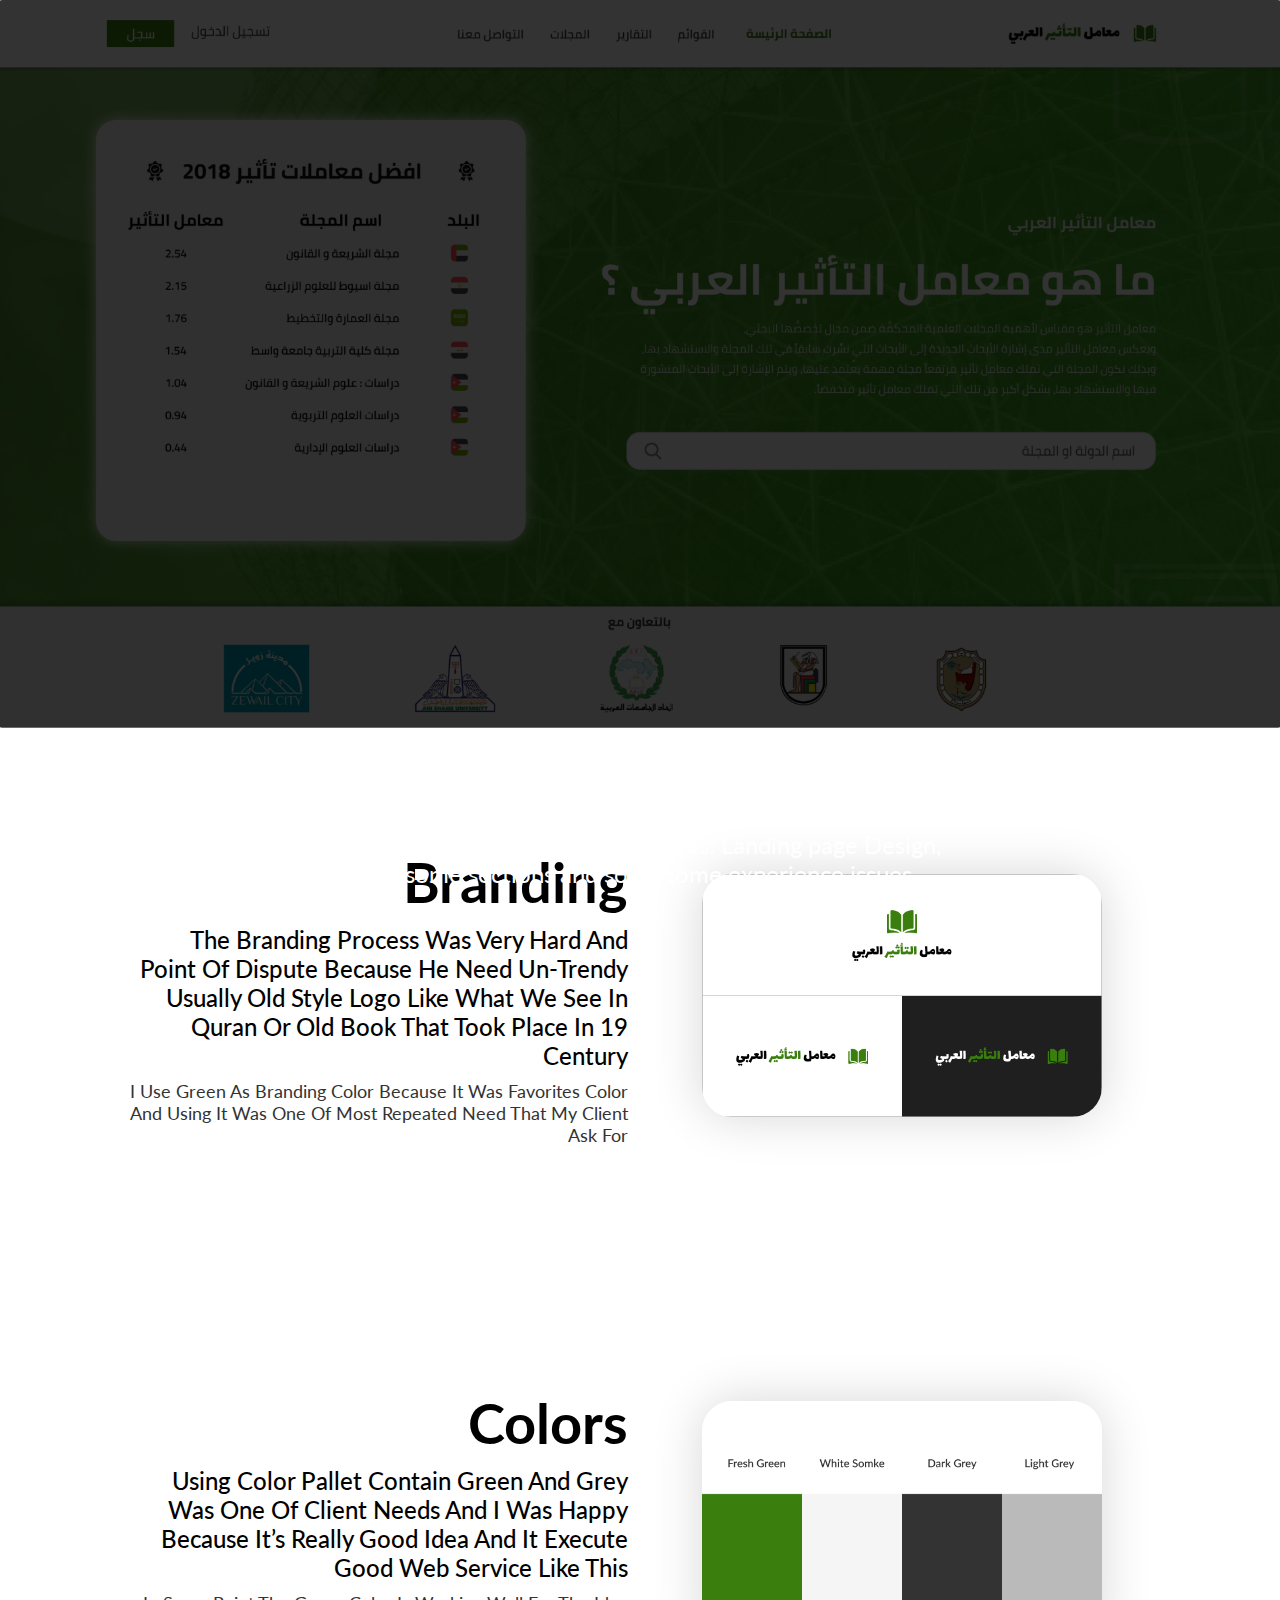
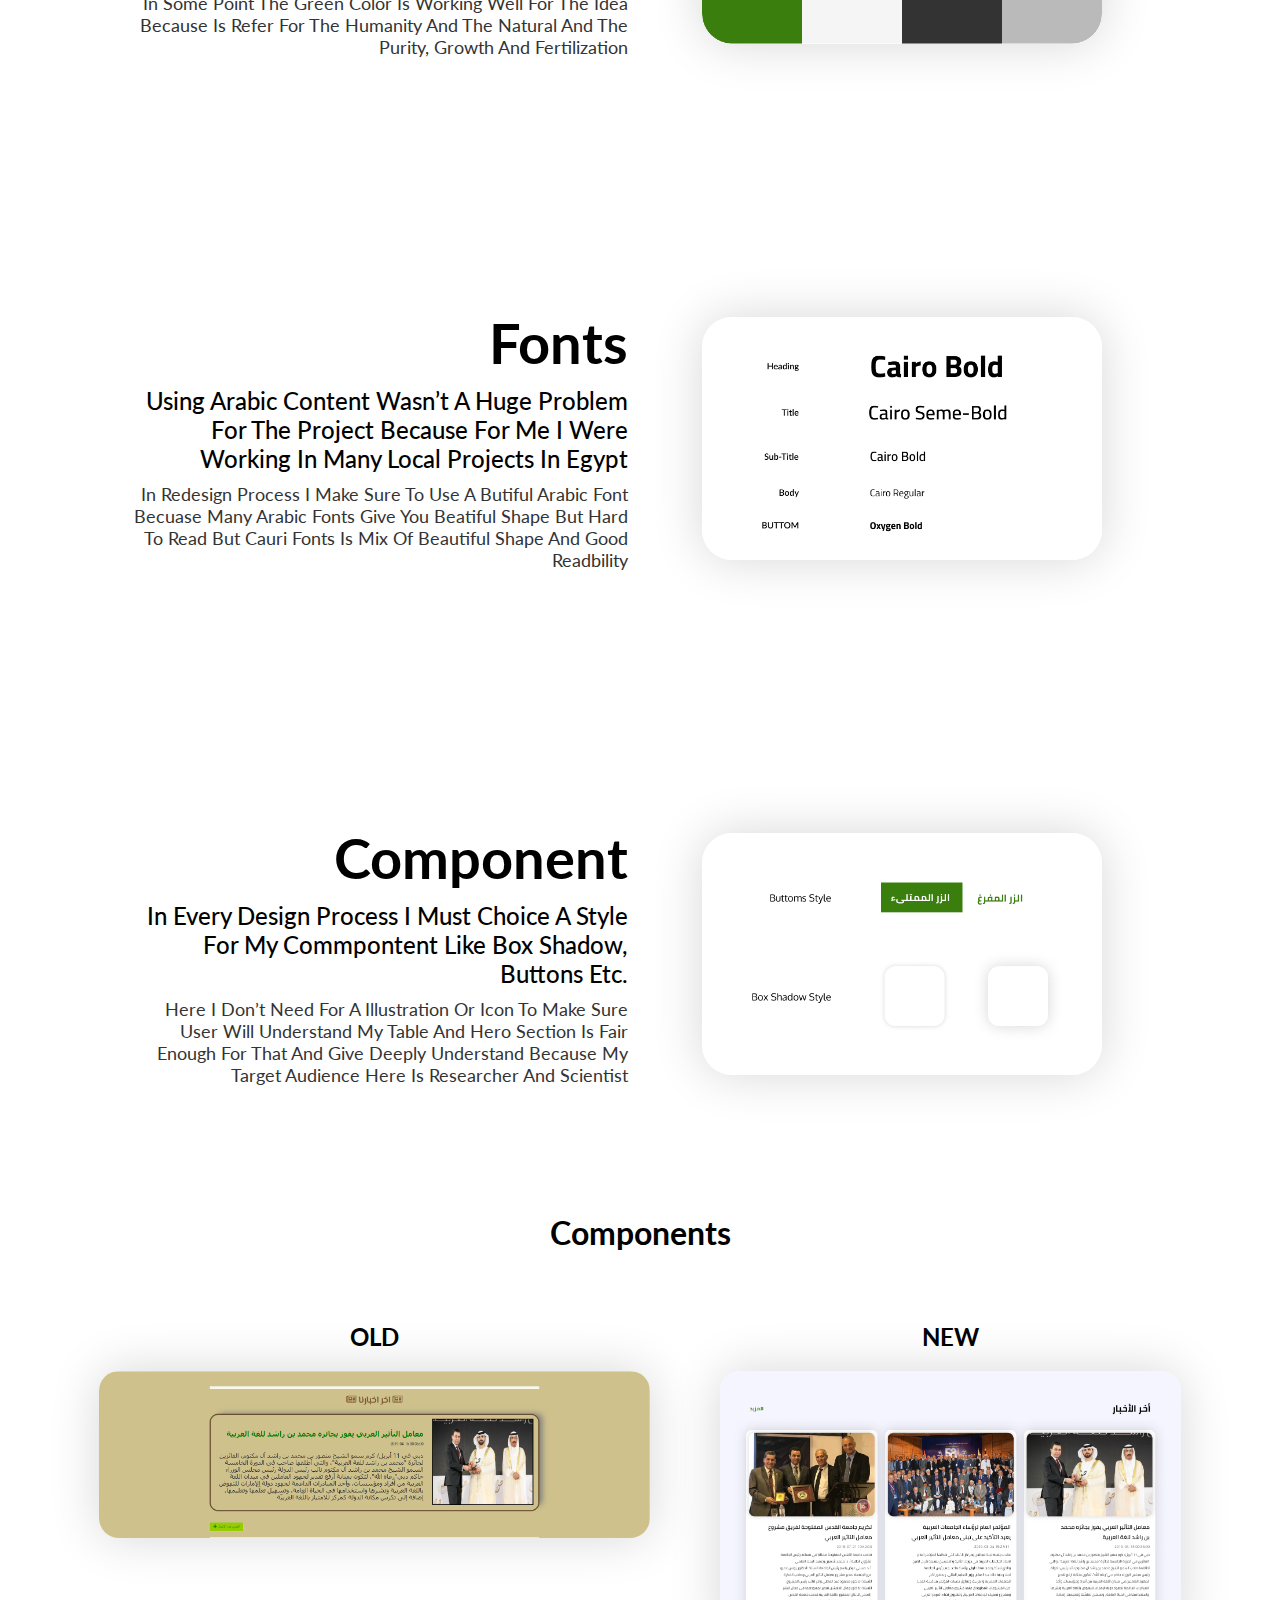
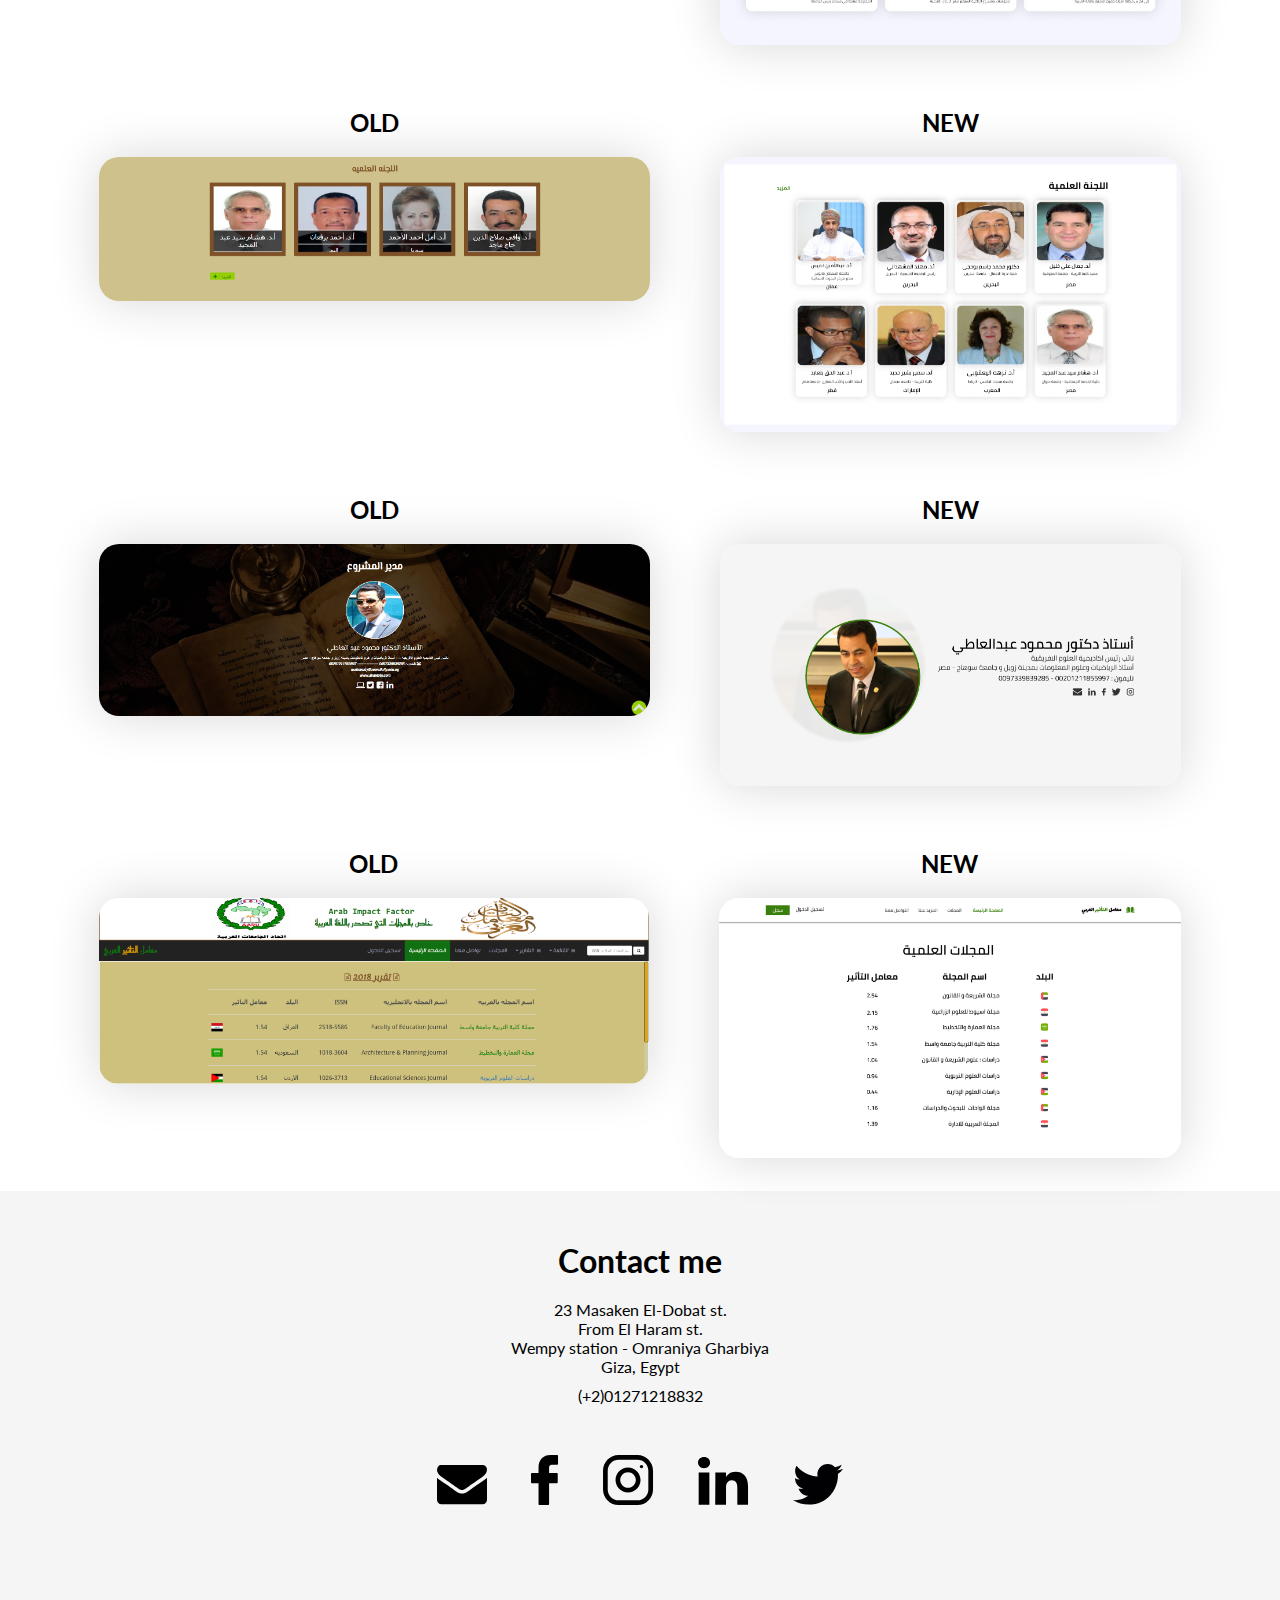
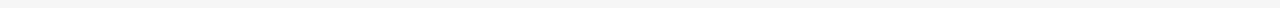
==== cases/Arab imact factor/index.html @ ec3dd0f1 "First commet" ====
<!DOCTYPE html>
<html lang="en">
<head>
    <meta charset="UTF-8">
    <meta name="viewport" content="width=device-width, initial-scale=1.0">
    <meta http-equiv="X-UA-Compatible" content="ie=edge">
    <link rel="stylesheet" href="./style.css">
    <title>Arab Impact Factor</title>
</head>
<body>
    <section class="herosection">
        <div class="centered">
            <h1>Arab Impact Factor</h1>
            <p>Here is the case study that includes: Landing page Design, Add some sections and solve some experience issues .</p>
        </div>
    </section>
    <section class="sec">
        <div class="sec-left">
            <h1>Branding</h1>
            <h4>The Branding process was very hard and point of dispute because he need un-trendy usually old style logo like what we see in Quran or old book that took place in 19 century</h4>
            <p>I use green as Branding color because it was favorites color and using it was one of most repeated need that my client ask for</p>
        </div>
        <div class="sec-right">
            <img src="./img/branding (1).png">
        </div>
    </section>
    <section class="sec">
        <div class="sec-left">
            <h1>colors</h1>
            <h4>Using color pallet contain green and grey was one of client needs and I was happy because it’s really good idea and it execute good web service like this</h4>
            <p>In some point the green color is working well for the idea because is refer for the humanity and the natural and the Purity, growth and fertilization</p>
        </div>
        <div class="sec-right">
            <img src="./img/sss.png">
        </div>
    </section>
    <section class="sec">
        <div class="sec-left">
            <h1>Fonts</h1>
            <h4>Using Arabic content wasn’t a huge problem for the project because for me I were working in many local projects in Egypt</h4>
            <p>in redesign process i make sure to use a butiful arabic font becuase many Arabic fonts give you beatiful shape but hard to read but cauri fonts is mix of beautiful shape and good readbility </p>
        </div>
        <div class="sec-right">
            <img src="./img/fonts.png">
        </div>
    </section>
    <section class="sec">
        <div class="sec-left">
            <h1>Component</h1>
            <h4>In every design process i must choice a style for my commpontent like box shadow, buttons etc. </h4>
            <p>here i don’t need for a illustration or icon to make sure user will understand my table and hero section is fair enough for that and give deeply understand because my target audience here is researcher and scientist </p>
        </div>
        <div class="sec-right">
            <img src="./img/a.png">
        </div>
    </section>
    <h1 class="center">Components</h1>
    <div class="components">
        <div class="component">
            <div class="component-left">
                <h2 class="center">OLD</h2>
                <img src="./img/Screenshot (2).png">
            </div>
            <div class="component-right">
                <h2 class="center">NEW</h2>
                <img src="./img/Frame (2).png">
            </div>
        </div>
        <div class="component">
            <div class="component-left">
                <h2 class="center">OLD</h2>
                <img src="./img/Screenshot (3).png">
            </div>
            <div class="component-right">
                <h2 class="center">NEW</h2>
                <img src="./img/Frame (3).png">
            </div>
        </div>
        <div class="component">
            <div class="component-left">
                <h2 class="center">OLD</h2>
                <img src="./img/Screenshot (4).png" alt="">
            </div>
            <div class="component-right">
                <h2 class="center">NEW</h2>
                <img src="./img/Frame (4).png">    
            </div>
        </div>
        <div class="component">
            <div class="component-left">
                <h2 class="center">OLD</h2>
                <img src="./img/Screenshot (1).png">
            </div>
            <div class="component-right">
                <h2 class="center">NEW</h2>
                <img src="./img/magazinr.png">     
            </div>
        </div>
    </div>
    <footer>
        <h1>Contact me</h1>
        <p class="address">23 Masaken El-Dobat st. <br> From El Haram st. <br> Wempy station - Omraniya Gharbiya <br> Giza, Egypt</p>
        <p>(+2)01271218832</p>
        <div class="social">
            <a href="mailto:albadawiabdulaziz@gmail.com">
                <img src="../../img/Group-1.svg">
            </a>
            <a href="https://www.facebook.com/abdulaziz.albadowi">
                <img src="../../img/Vector.svg">
            </a>
            <a href="https://www.instagram.com/abdulaziz.albadawi/">
                <img src="../../img/Group 2.svg">
            </a>
            <a href="https://www.linkedin.com/in/abdulazizalbadawi/">
                <img src="../../img/Group.svg">
            </a>
            <a href="https://twitter.com/Abdulaziz_bdw">
                <img src="../../img/Group-2.svg">
            </a>
        </div>
    </footer>
</body>
</html>
---- cases/Arab imact factor/style.css ----
/* Impoorts */
@import url('https://fonts.googleapis.com/css?family=Lato:400,700,900&display=swap');

                /* General */
*{
    margin: 0;
    padding: 0;
    box-sizing: border-box;
    font-family: 'Lato', sans-serif;
}

a{
    text-decoration: none;
}
                /* Hero section */

.herosection{
    text-align: center;
    height: 728px;
    background-image: url(./img/Arab\ impact\ factor.png);
    background-position: center;
    background-size: cover;
    background-repeat: no-repeat;
}

.herosection h1{
    font-weight: bold;
    font-size: 56px;
    color: #fff;
}

.herosection p{
    font-weight: normal;
    font-size: 24px;
    color: #fff;
    margin: 30px 0 0 0;
}

.centered {
    position: absolute;
    top: 90%;
    left: 50%;
    transform: translate(-50%, -50%);
}

                /* Section 1 */
.sec{
    width: 80%;
    margin: 0 auto;
    padding: 120px 0;
    display: flex;
    justify-content: space-between;
}

.sec-right{
    flex: 4;
    padding: 0 0 0 25px;
    text-align: center;
    align-self: center;
}

.sec-left{
    flex: 4;
    align-self: center;
    text-align: end;
    text-transform: capitalize;
}

.sec-left h1{
    font-weight: bold;
    font-size: 56px;
}

.sec-left h4{
    font-weight: 500;
    font-size: 24px;
    margin: 10px 0;
}

.sec-left p{
    font-weight: normal;
    font-size: 18px;
    color: #333;
}

.sec-right img{
    width: 80%;
    height: 80%;
    box-shadow: 0 0 50px rgba(0,0,0,0.16);
    margin: 15px;
    border-radius: 30px;
}

.center{
    text-align: center;
}

.components{
    width: 90%;
    margin: 40px auto 0 auto;
}

.component{
    display: flex;
    justify-content: space-between;
}

.component-left{
    align-self: flex-start;
    margin: 30px 35px;
}

.component-right{
    margin: 30px 35px;
}

.components img{
    width: 100%;
    border-radius: 20px;
    margin: 20px 0 0 0;
    box-shadow: 0 0 50px rgba(0,0,0,0.16);
}
                /* Footer */

footer{
    padding: 50px;
    background: #f5f5f5;
    text-align: center;
}

.address{
    margin: 20px 0 10px 0;
}

.social img{
    margin: 50px 20px;
}

@media(min-width:1440px){
    .sec{
        max-width: 60%;
    }
}

@media (max-width:840px){
    .herosection{
        background-image: none;
        background: #f5f5f5;
        height: 400px;
    }

    .herosection h1{
        color: #000;
        font-size: 36px;
    }

    .herosection p{
        color: #333;
        font-size: 14px;
    }

    h1{
        font-size: 36px !important;
    }

    h4{
        font-size: 18px !important;
    }

    p{
        font-size: 14px !important;
    }

    .component-left{
        margin: 0 0 50px 0;
    }

    .centered{
        top: 30%;
    }

    .sec{
        flex-direction: column;
        width: 90%;
    }

    .sec-left{
        text-align: center;
        margin: 20px 20px 70px 20px;
    }

    .sec-right{
        padding: 0;
    }

    .sec-right img{
        height: 100%;
        width: 100%;
        margin: 0 auto;
    }

    .component{
        flex-direction: column;
        padding: 20px;
    }

    .components{
        width:95%;
    }
}
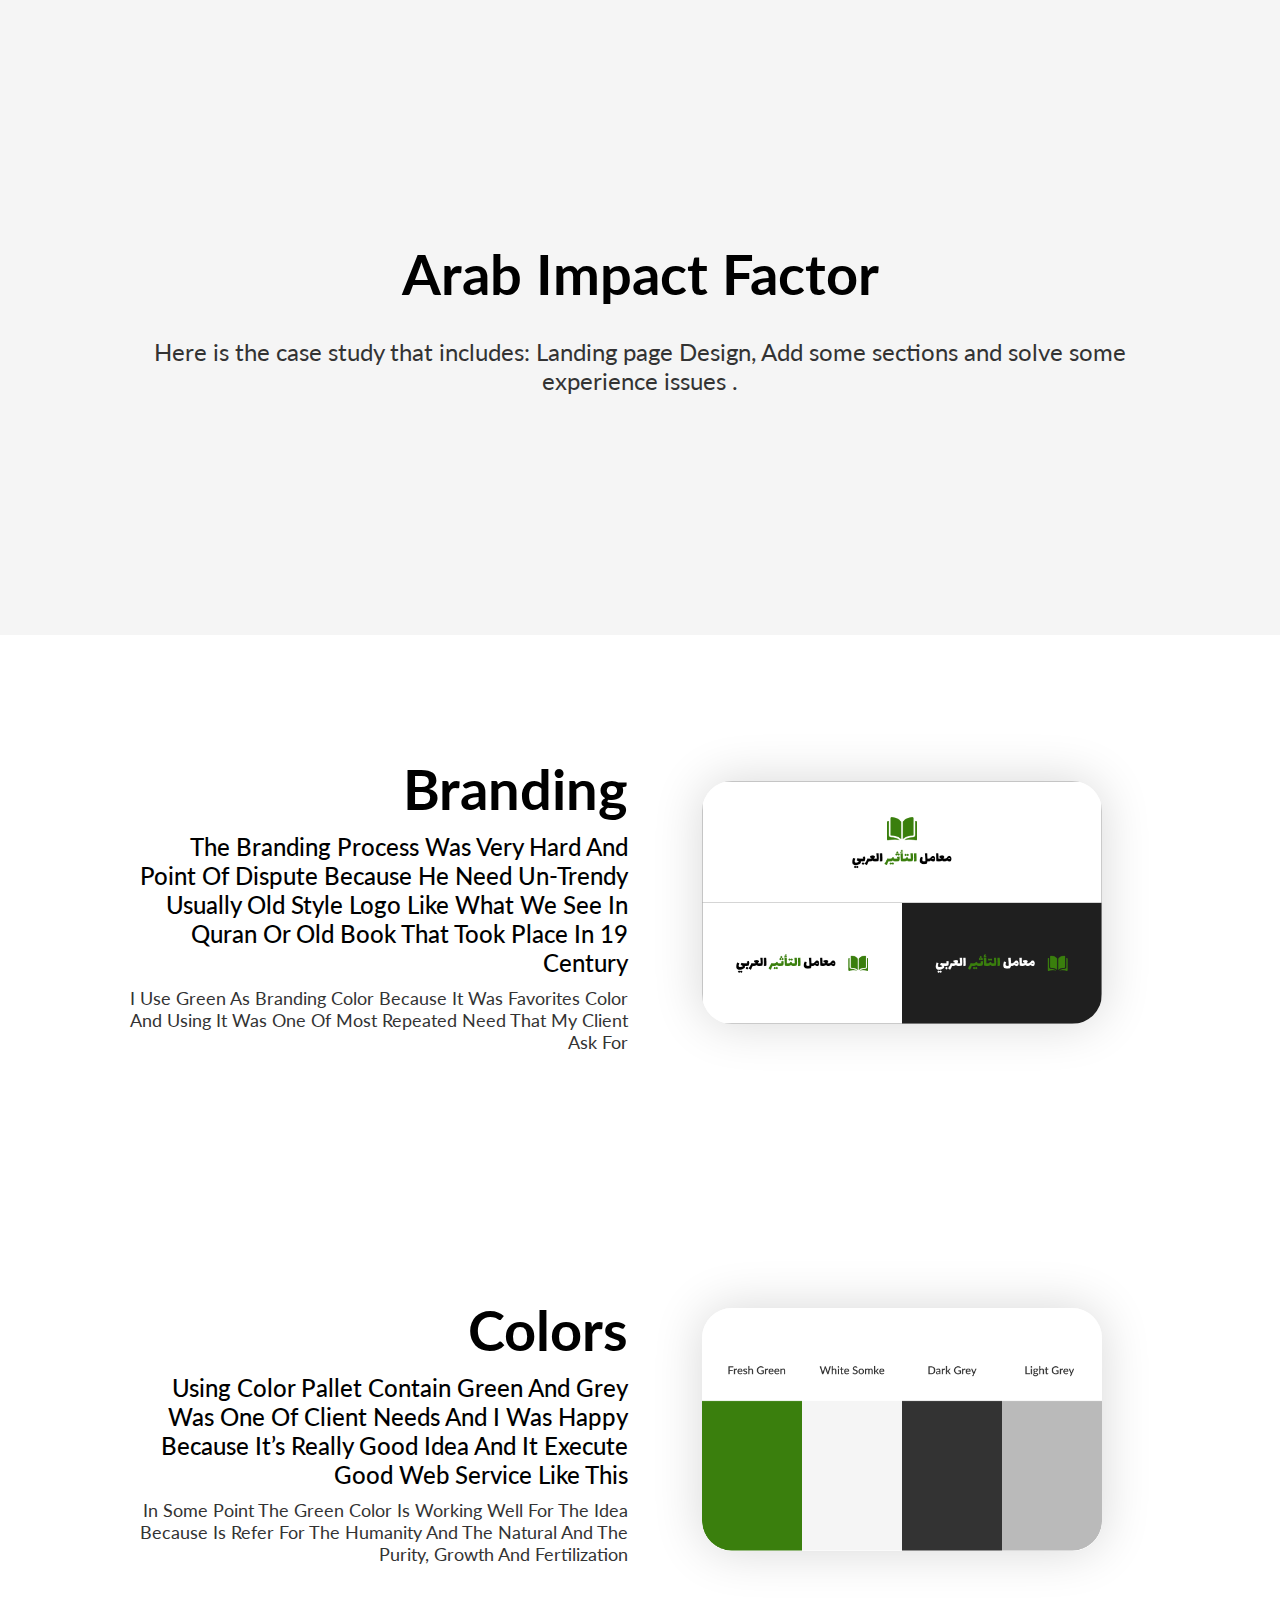
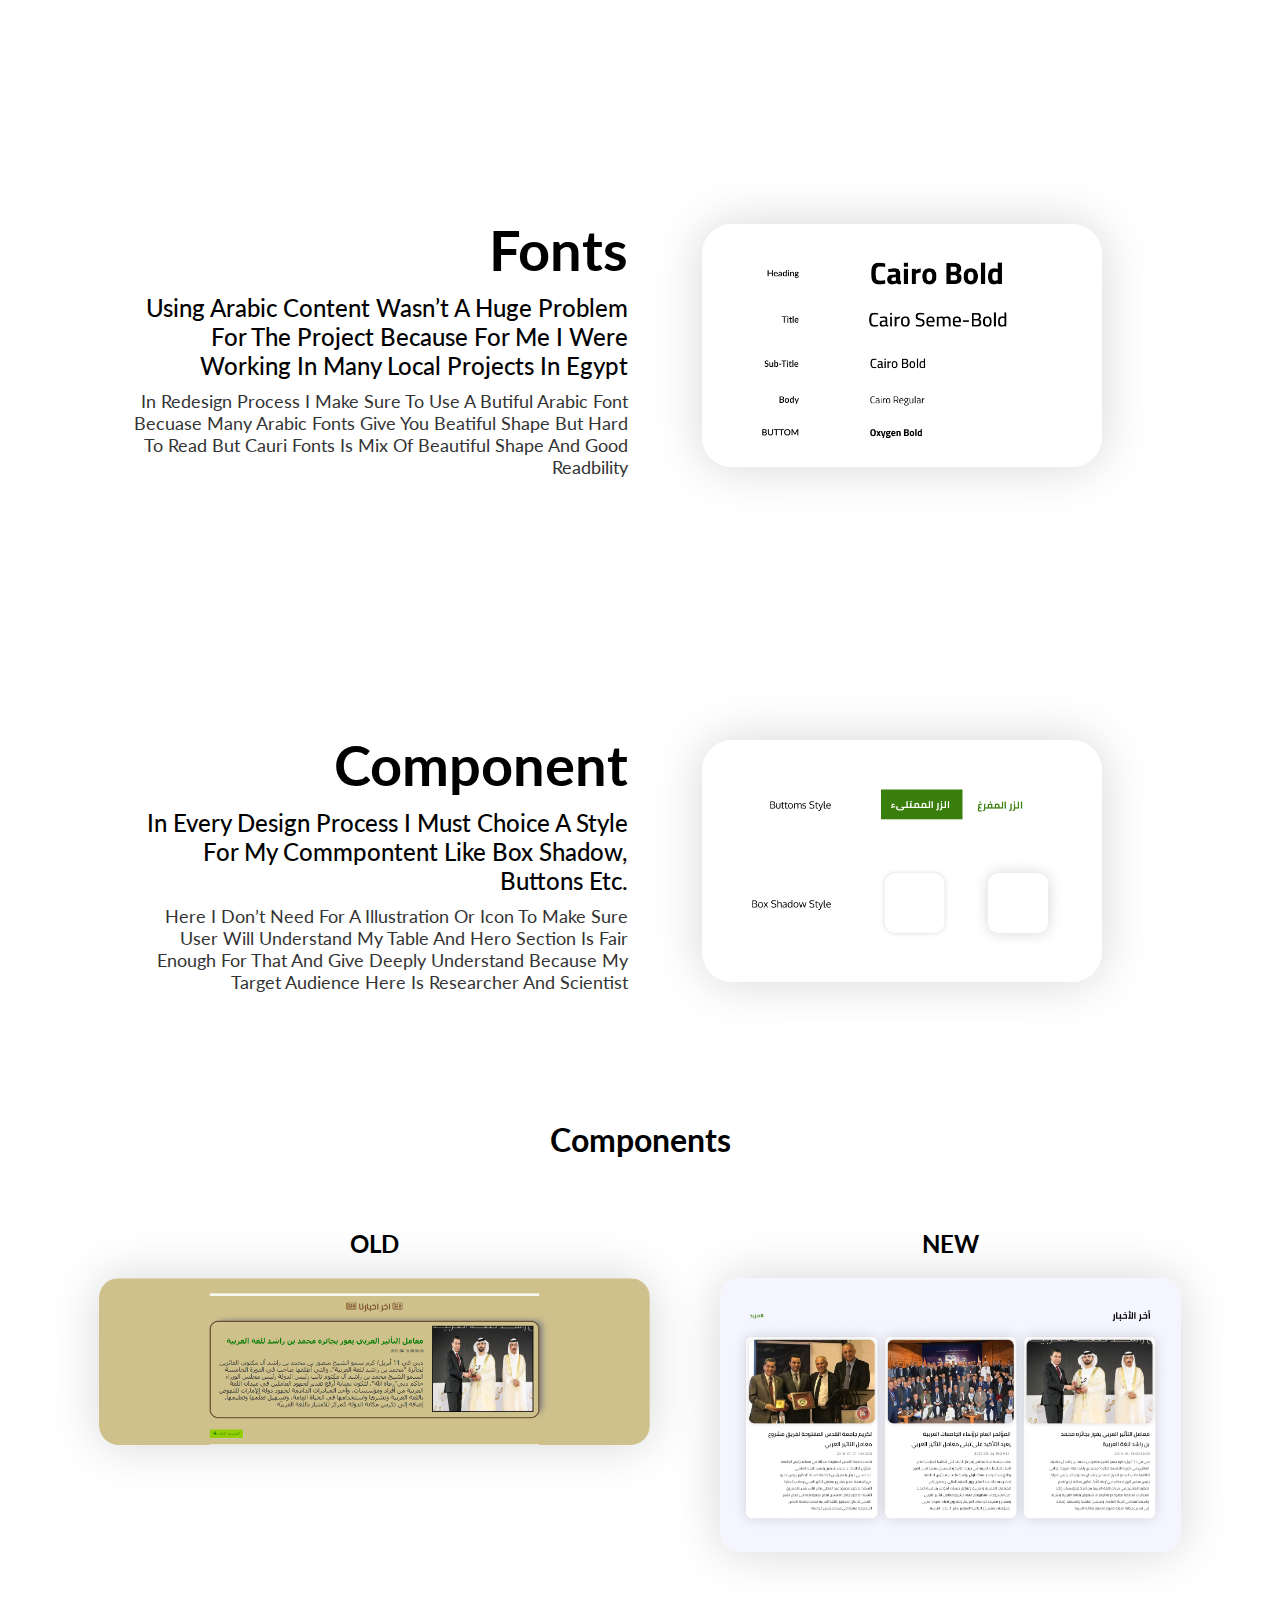
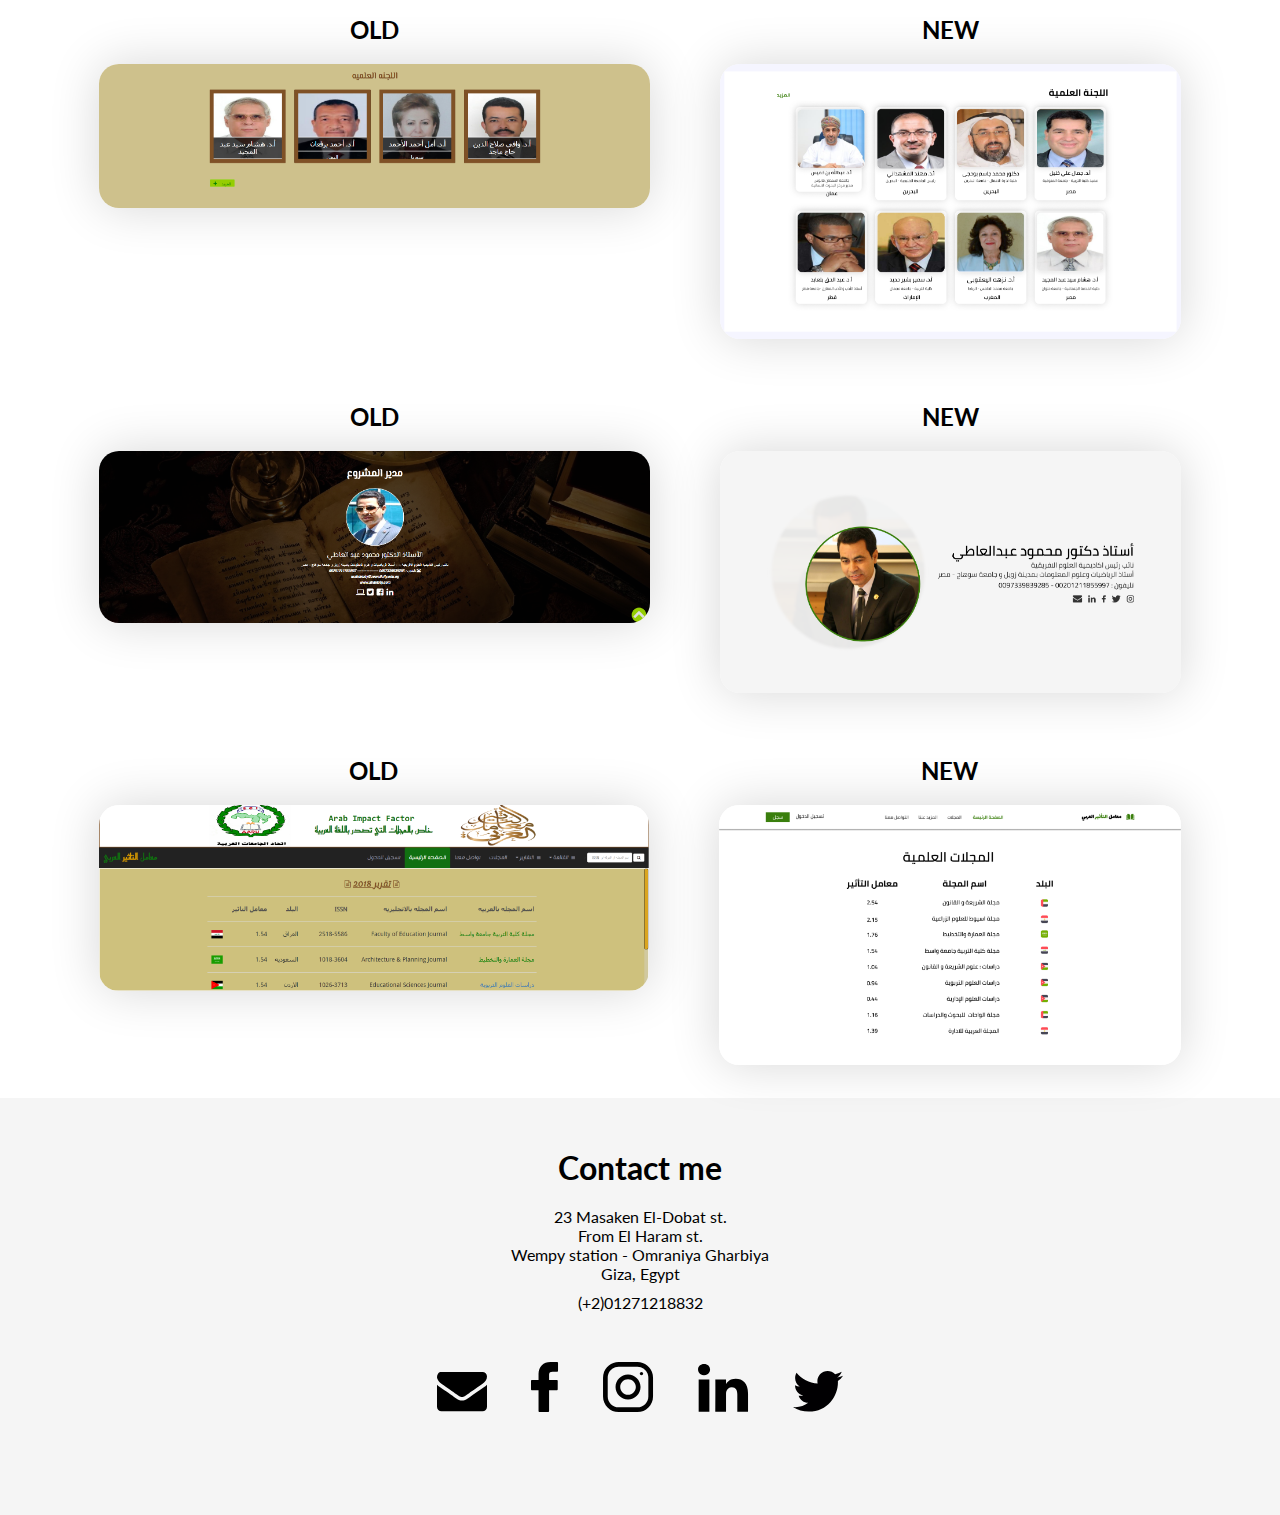
==== commit ae9d23a7: "commit 4" ====
--- a/cases/Arab imact factor/index.html
+++ b/cases/Arab imact factor/index.html
@@ -1,4 +1,4 @@
-<!DOCTYPE html>
+﻿<!DOCTYPE html>
 <html lang="en">
 <head>
     <meta charset="UTF-8">
@@ -102,19 +102,19 @@
         <p class="address">23 Masaken El-Dobat st. <br> From El Haram st. <br> Wempy station - Omraniya Gharbiya <br> Giza, Egypt</p>
         <p>(+2)01271218832</p>
         <div class="social">
-            <a href="mailto:albadawiabdulaziz@gmail.com">
+            <a href="mailto:albadawiabdulaziz@gmail.com" target="_blank">
                 <img src="../../img/Group-1.svg">
             </a>
-            <a href="https://www.facebook.com/abdulaziz.albadowi">
+            <a href="https://www.facebook.com/abdulaziz.albadowi" target="_blank">
                 <img src="../../img/Vector.svg">
             </a>
-            <a href="https://www.instagram.com/abdulaziz.albadawi/">
+            <a href="https://www.instagram.com/abdulaziz.albadawi/" target="_blank">
                 <img src="../../img/Group 2.svg">
             </a>
-            <a href="https://www.linkedin.com/in/abdulazizalbadawi/">
+            <a href="https://www.linkedin.com/in/abdulazizalbadawi/" target="_blank">
                 <img src="../../img/Group.svg">
             </a>
-            <a href="https://twitter.com/Abdulaziz_bdw">
+            <a href="https://twitter.com/Abdulaziz_bdw" target="_blank">
                 <img src="../../img/Group-2.svg">
             </a>
         </div>
--- a/cases/Arab imact factor/style.css
+++ b/cases/Arab imact factor/style.css
@@ -15,32 +15,27 @@
                 /* Hero section */
 
 .herosection{
-    text-align: center;
-    height: 728px;
-    background-image: url(./img/Arab\ impact\ factor.png);
-    background-position: center;
-    background-size: cover;
-    background-repeat: no-repeat;
+    background: #f5f5f5;
 }
 
 .herosection h1{
     font-weight: bold;
     font-size: 56px;
-    color: #fff;
 }
 
 .herosection p{
     font-weight: normal;
     font-size: 24px;
-    color: #fff;
+    color: #333;
     margin: 30px 0 0 0;
 }
 
 .centered {
-    position: absolute;
-    top: 90%;
-    left: 50%;
-    transform: translate(-50%, -50%);
+    width: 80%;
+    margin: 0 auto;
+    padding: 240px 0;
+    text-align: center;
+    justify-content: center;
 }
 
                 /* Section 1 */
@@ -143,19 +138,15 @@
 }
 
 @media (max-width:840px){
-    .herosection{
-        background-image: none;
-        background: #f5f5f5;
-        height: 400px;
+    .centered{
+        padding: 100px 0;
     }
 
     .herosection h1{
-        color: #000;
         font-size: 36px;
     }
 
     .herosection p{
-        color: #333;
         font-size: 14px;
     }
 
@@ -173,10 +164,6 @@
 
     .component-left{
         margin: 0 0 50px 0;
-    }
-
-    .centered{
-        top: 30%;
     }
 
     .sec{
